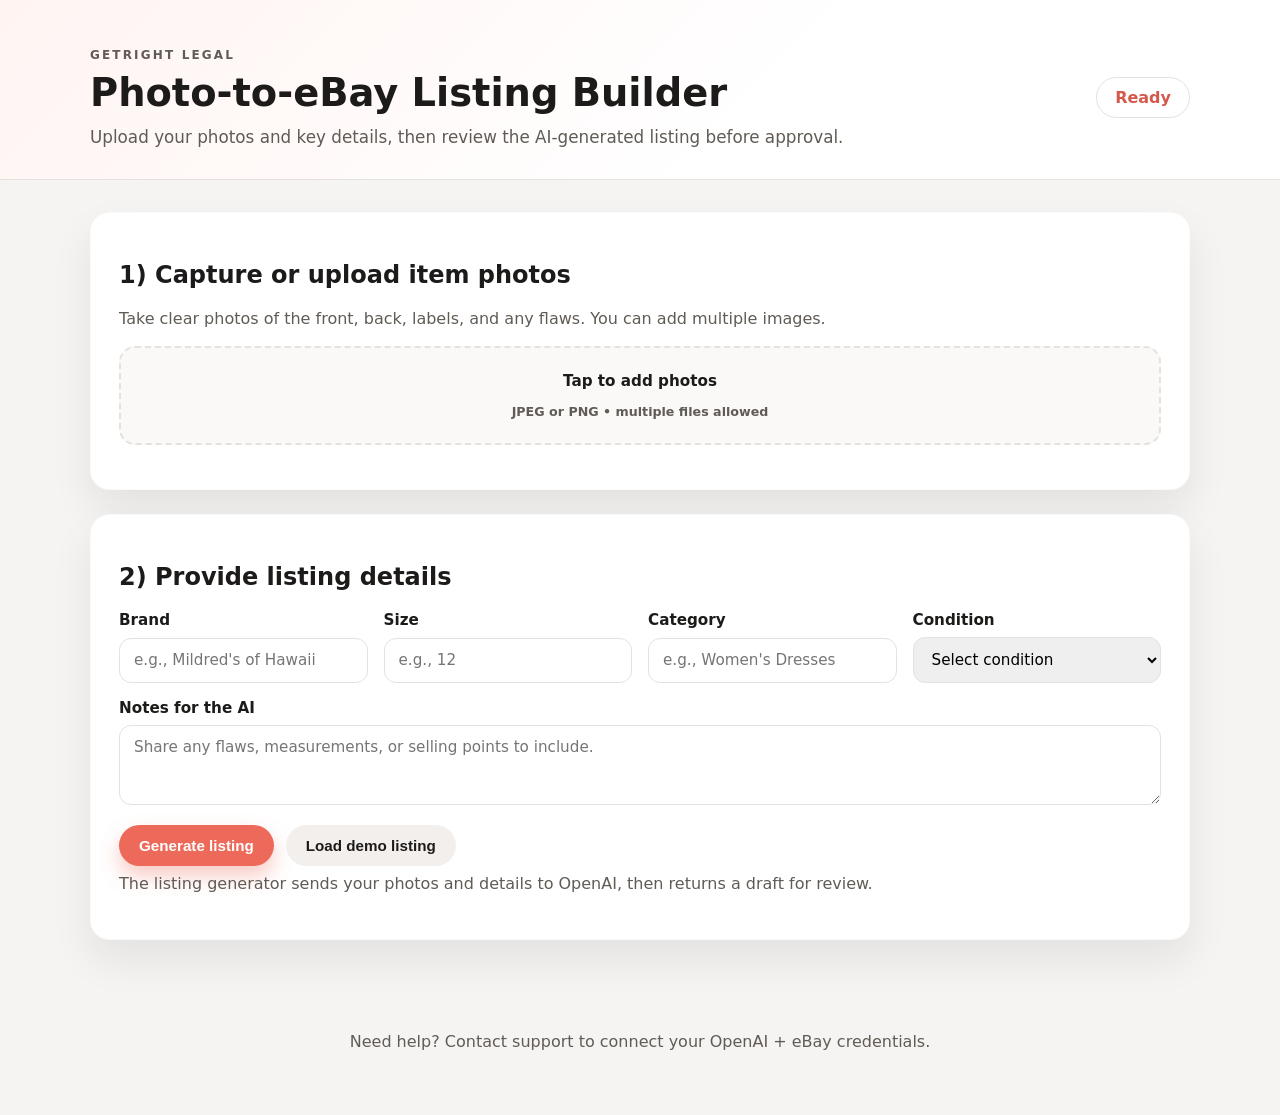
==== index.html @ f0a8aec6 "Add listing builder UI" ====
<!doctype html>
<html lang="en">
  <head>
    <meta charset="utf-8" />
    <meta name="viewport" content="width=device-width, initial-scale=1" />
    <title>GetRight Legal - eBay Listing Builder</title>
    <link rel="stylesheet" href="styles.css" />
  </head>
  <body>
    <header class="site-header">
      <div class="container">
        <div>
          <p class="eyebrow">GetRight Legal</p>
          <h1>Photo-to-eBay Listing Builder</h1>
          <p class="subtitle">
            Upload your photos and key details, then review the AI-generated listing before approval.
          </p>
        </div>
        <div class="status-pill" id="status-pill">Ready</div>
      </div>
    </header>

    <main class="container">
      <section class="card">
        <h2>1) Capture or upload item photos</h2>
        <p class="section-help">
          Take clear photos of the front, back, labels, and any flaws. You can add multiple images.
        </p>
        <label class="upload-area" for="photo-input">
          <input
            id="photo-input"
            type="file"
            accept="image/*"
            capture="environment"
            multiple
          />
          <span>Tap to add photos</span>
          <small>JPEG or PNG • multiple files allowed</small>
        </label>
        <div class="photo-grid" id="photo-grid"></div>
      </section>

      <section class="card">
        <h2>2) Provide listing details</h2>
        <div class="form-grid">
          <label>
            Brand
            <input id="brand" type="text" placeholder="e.g., Mildred's of Hawaii" />
          </label>
          <label>
            Size
            <input id="size" type="text" placeholder="e.g., 12" />
          </label>
          <label>
            Category
            <input id="category" type="text" placeholder="e.g., Women's Dresses" />
          </label>
          <label>
            Condition
            <select id="condition">
              <option value="">Select condition</option>
              <option>New with tags</option>
              <option>New without tags</option>
              <option>Pre-owned</option>
            </select>
          </label>
          <label class="full">
            Notes for the AI
            <textarea
              id="notes"
              rows="3"
              placeholder="Share any flaws, measurements, or selling points to include."
            ></textarea>
          </label>
        </div>
        <div class="actions">
          <button id="generate" class="primary">Generate listing</button>
          <button id="load-demo" class="ghost" type="button">Load demo listing</button>
        </div>
        <p class="section-help" id="generate-help">
          The listing generator sends your photos and details to OpenAI, then returns a draft for review.
        </p>
      </section>

      <section class="card" id="review-card" hidden>
        <h2>3) Review and approve</h2>
        <div class="review-grid">
          <div>
            <label>
              Title
              <input id="review-title" type="text" />
            </label>
            <label>
              Suggested price
              <input id="review-price" type="text" />
            </label>
            <label>
              Key SEO keywords
              <input id="review-keywords" type="text" />
            </label>
            <label>
              Description
              <textarea id="review-description" rows="8"></textarea>
            </label>
          </div>
          <div>
            <h3>Item specifics</h3>
            <ul id="review-specifics" class="specifics"></ul>
            <h3>What happens next</h3>
            <p class="section-help">
              Approving will send the listing to eBay. If you need changes, edit the fields or
              regenerate.
            </p>
          </div>
        </div>
        <div class="actions">
          <button id="approve" class="primary">Approve listing</button>
          <button id="regenerate" class="ghost" type="button">Regenerate</button>
        </div>
        <div id="approval-message" class="notice" hidden></div>
      </section>
    </main>

    <footer class="site-footer">
      <div class="container">
        <p>Need help? Contact support to connect your OpenAI + eBay credentials.</p>
      </div>
    </footer>

    <script src="app.js"></script>
  </body>
</html>
---- styles.css ----
:root {
  color-scheme: light;
  --bg: #f6f4f2;
  --card: #ffffff;
  --text: #1c1b1a;
  --muted: #605b55;
  --accent: #ed6a5a;
  --accent-dark: #d4594a;
  --border: #e5e1dd;
  --shadow: 0 20px 40px rgba(24, 24, 24, 0.08);
}

* {
  box-sizing: border-box;
}

body {
  margin: 0;
  font-family: "Inter", "Segoe UI", system-ui, -apple-system, sans-serif;
  background: var(--bg);
  color: var(--text);
}

.container {
  width: min(1100px, 92vw);
  margin: 0 auto;
}

.site-header {
  padding: 48px 0 32px;
  background: linear-gradient(135deg, #fff4f2, #ffffff 60%);
  border-bottom: 1px solid var(--border);
}

.site-header .container {
  display: flex;
  justify-content: space-between;
  align-items: center;
  gap: 24px;
}

.eyebrow {
  text-transform: uppercase;
  letter-spacing: 0.18em;
  font-size: 12px;
  font-weight: 700;
  color: var(--muted);
  margin: 0 0 8px;
}

h1 {
  font-size: clamp(2rem, 3vw, 2.8rem);
  margin: 0 0 12px;
}

.subtitle {
  margin: 0;
  color: var(--muted);
  font-size: 1.05rem;
}

.status-pill {
  background: #fff;
  border: 1px solid var(--border);
  padding: 10px 18px;
  border-radius: 999px;
  font-weight: 600;
  color: var(--accent-dark);
}

main {
  padding: 32px 0 48px;
  display: flex;
  flex-direction: column;
  gap: 24px;
}

.card {
  background: var(--card);
  padding: 28px;
  border-radius: 20px;
  box-shadow: var(--shadow);
  border: 1px solid rgba(0, 0, 0, 0.02);
}

.section-help {
  color: var(--muted);
  margin-top: 8px;
  margin-bottom: 18px;
}

.upload-area {
  display: grid;
  place-items: center;
  border: 2px dashed var(--border);
  border-radius: 16px;
  padding: 24px;
  cursor: pointer;
  transition: border-color 0.2s ease, background 0.2s ease;
  text-align: center;
  color: var(--muted);
  background: #faf9f8;
}

.upload-area:hover {
  border-color: var(--accent);
  background: #fff7f5;
}

.upload-area input {
  display: none;
}

.upload-area span {
  font-weight: 600;
  color: var(--text);
  margin-bottom: 6px;
}

.photo-grid {
  display: grid;
  grid-template-columns: repeat(auto-fit, minmax(140px, 1fr));
  gap: 12px;
  margin-top: 16px;
}

.photo-grid figure {
  margin: 0;
  background: #fdfcfb;
  border: 1px solid var(--border);
  border-radius: 12px;
  padding: 10px;
  display: grid;
  gap: 6px;
  text-align: center;
  font-size: 12px;
  color: var(--muted);
}

.photo-grid img {
  width: 100%;
  height: 110px;
  object-fit: cover;
  border-radius: 8px;
}

.form-grid {
  display: grid;
  grid-template-columns: repeat(auto-fit, minmax(220px, 1fr));
  gap: 16px;
}

label {
  display: grid;
  gap: 8px;
  font-weight: 600;
  font-size: 0.95rem;
}

label.full {
  grid-column: 1 / -1;
}

input,
select,
textarea {
  width: 100%;
  padding: 12px 14px;
  border-radius: 12px;
  border: 1px solid var(--border);
  font-size: 0.95rem;
  font-family: inherit;
  transition: border 0.2s ease, box-shadow 0.2s ease;
}

input:focus,
select:focus,
textarea:focus {
  outline: none;
  border-color: var(--accent);
  box-shadow: 0 0 0 3px rgba(237, 106, 90, 0.15);
}

.actions {
  display: flex;
  gap: 12px;
  margin-top: 20px;
  flex-wrap: wrap;
}

button {
  border: none;
  border-radius: 999px;
  padding: 12px 20px;
  font-weight: 600;
  font-size: 0.95rem;
  cursor: pointer;
  transition: transform 0.2s ease, box-shadow 0.2s ease;
}

button.primary {
  background: var(--accent);
  color: #fff;
  box-shadow: 0 10px 20px rgba(237, 106, 90, 0.35);
}

button.primary:hover {
  transform: translateY(-1px);
}

button.ghost {
  background: #f3efec;
  color: var(--text);
}

.review-grid {
  display: grid;
  grid-template-columns: repeat(auto-fit, minmax(260px, 1fr));
  gap: 24px;
}

.specifics {
  list-style: none;
  padding: 0;
  margin: 12px 0 24px;
  display: grid;
  gap: 8px;
}

.specifics li {
  padding: 10px 12px;
  border: 1px solid var(--border);
  border-radius: 10px;
  background: #faf9f8;
  font-size: 0.9rem;
}

.notice {
  margin-top: 16px;
  padding: 14px 16px;
  border-radius: 12px;
  background: #f4f9ff;
  border: 1px solid #cfe2ff;
  color: #1f3b71;
  font-size: 0.95rem;
}

.site-footer {
  padding: 28px 0 48px;
  color: var(--muted);
  text-align: center;
}

@media (max-width: 720px) {
  .site-header .container {
    flex-direction: column;
    align-items: flex-start;
  }

  .status-pill {
    align-self: flex-start;
  }
}
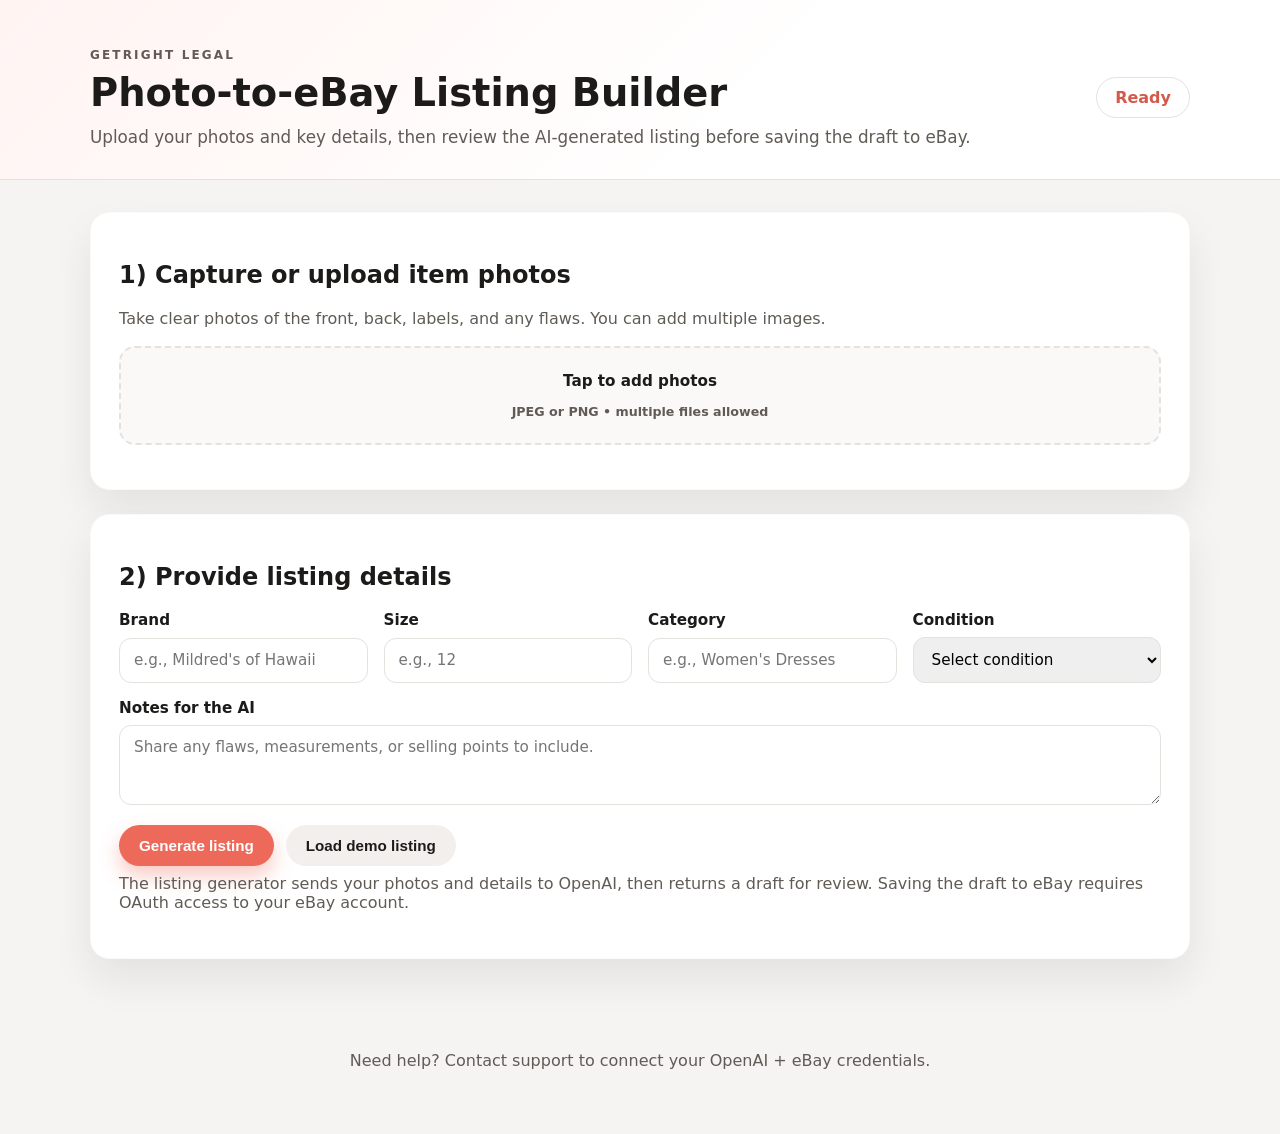
==== commit 7850c88c: "Update copy for eBay draft save" ====
--- a/index.html
+++ b/index.html
@@ -13,7 +13,8 @@
           <p class="eyebrow">GetRight Legal</p>
           <h1>Photo-to-eBay Listing Builder</h1>
           <p class="subtitle">
-            Upload your photos and key details, then review the AI-generated listing before approval.
+            Upload your photos and key details, then review the AI-generated listing before saving the
+            draft to eBay.
           </p>
         </div>
         <div class="status-pill" id="status-pill">Ready</div>
@@ -79,11 +80,12 @@
         </div>
         <p class="section-help" id="generate-help">
           The listing generator sends your photos and details to OpenAI, then returns a draft for review.
+          Saving the draft to eBay requires OAuth access to your eBay account.
         </p>
       </section>
 
       <section class="card" id="review-card" hidden>
-        <h2>3) Review and approve</h2>
+        <h2>3) Review and save draft to eBay</h2>
         <div class="review-grid">
           <div>
             <label>
@@ -108,13 +110,13 @@
             <ul id="review-specifics" class="specifics"></ul>
             <h3>What happens next</h3>
             <p class="section-help">
-              Approving will send the listing to eBay. If you need changes, edit the fields or
-              regenerate.
+              Saving will create an eBay draft in your account. If you need changes, edit the fields
+              or regenerate.
             </p>
           </div>
         </div>
         <div class="actions">
-          <button id="approve" class="primary">Approve listing</button>
+          <button id="approve" class="primary">Save draft to eBay</button>
           <button id="regenerate" class="ghost" type="button">Regenerate</button>
         </div>
         <div id="approval-message" class="notice" hidden></div>
